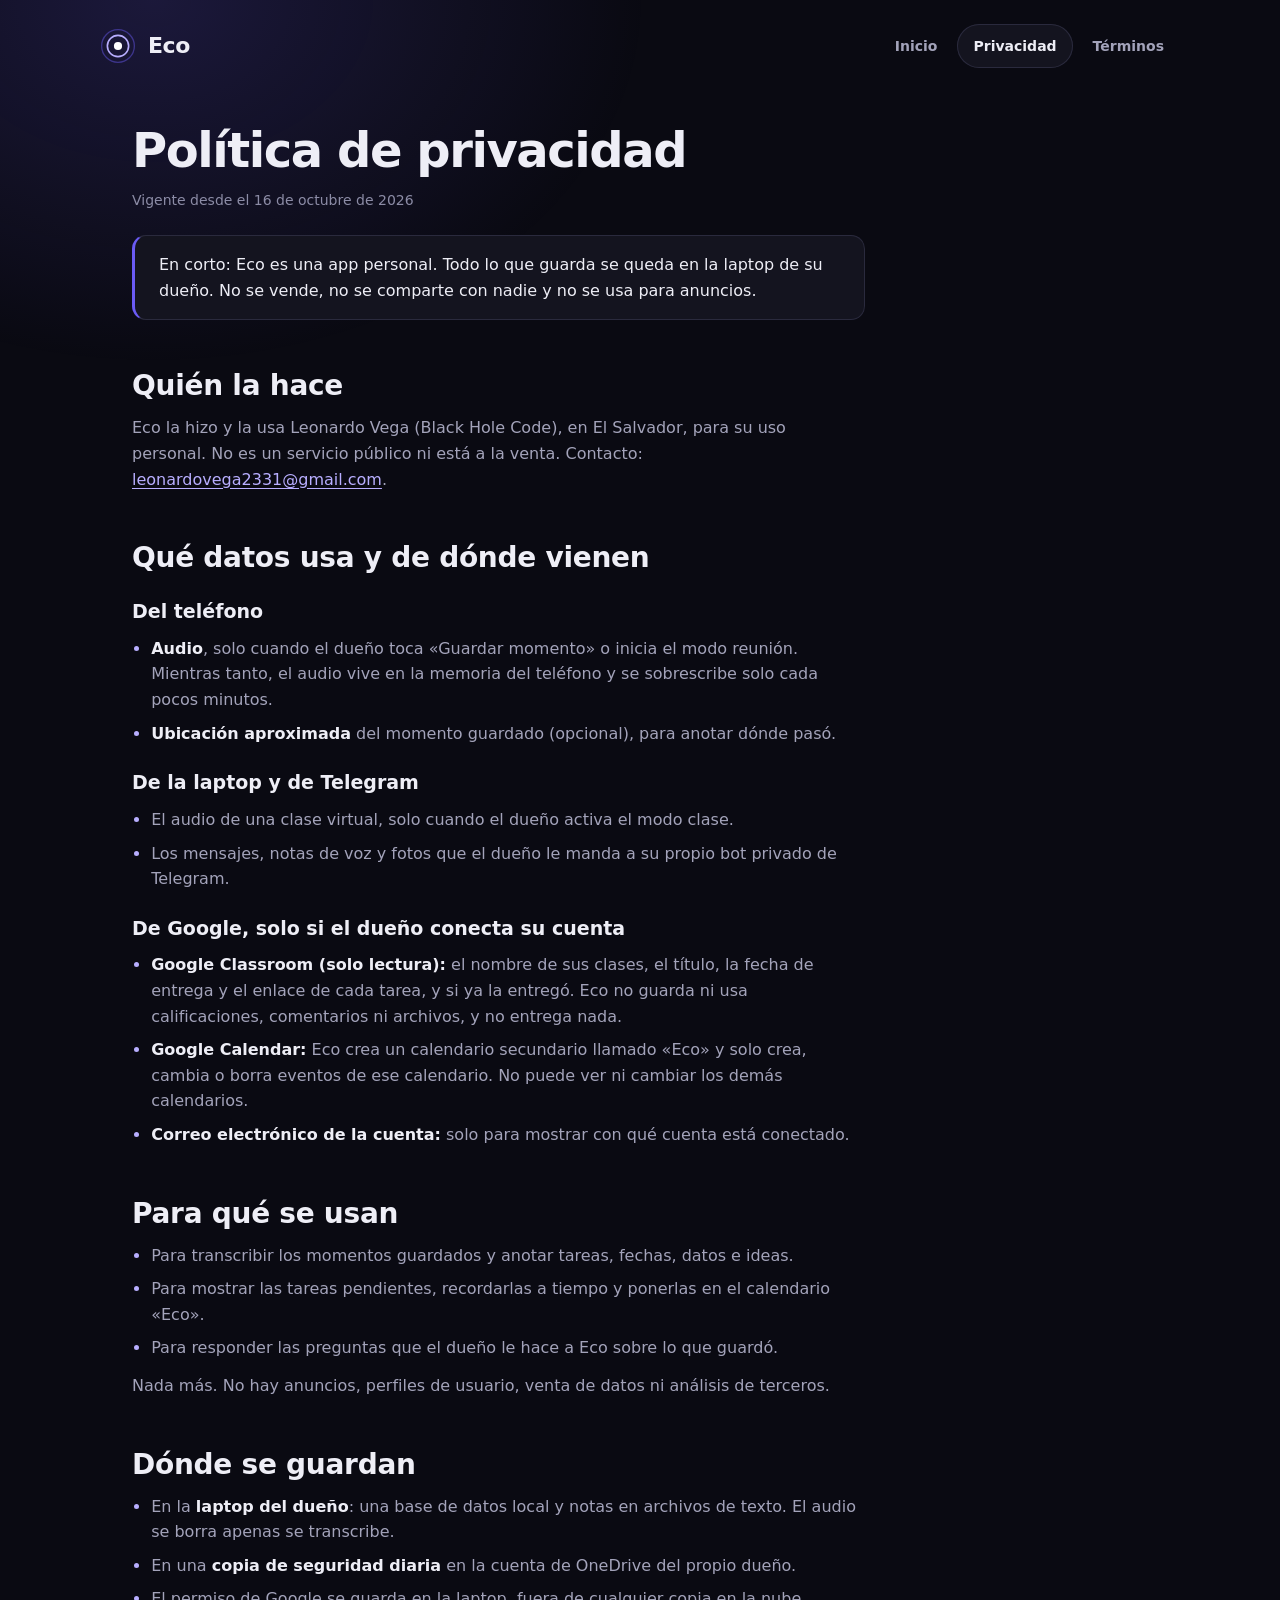
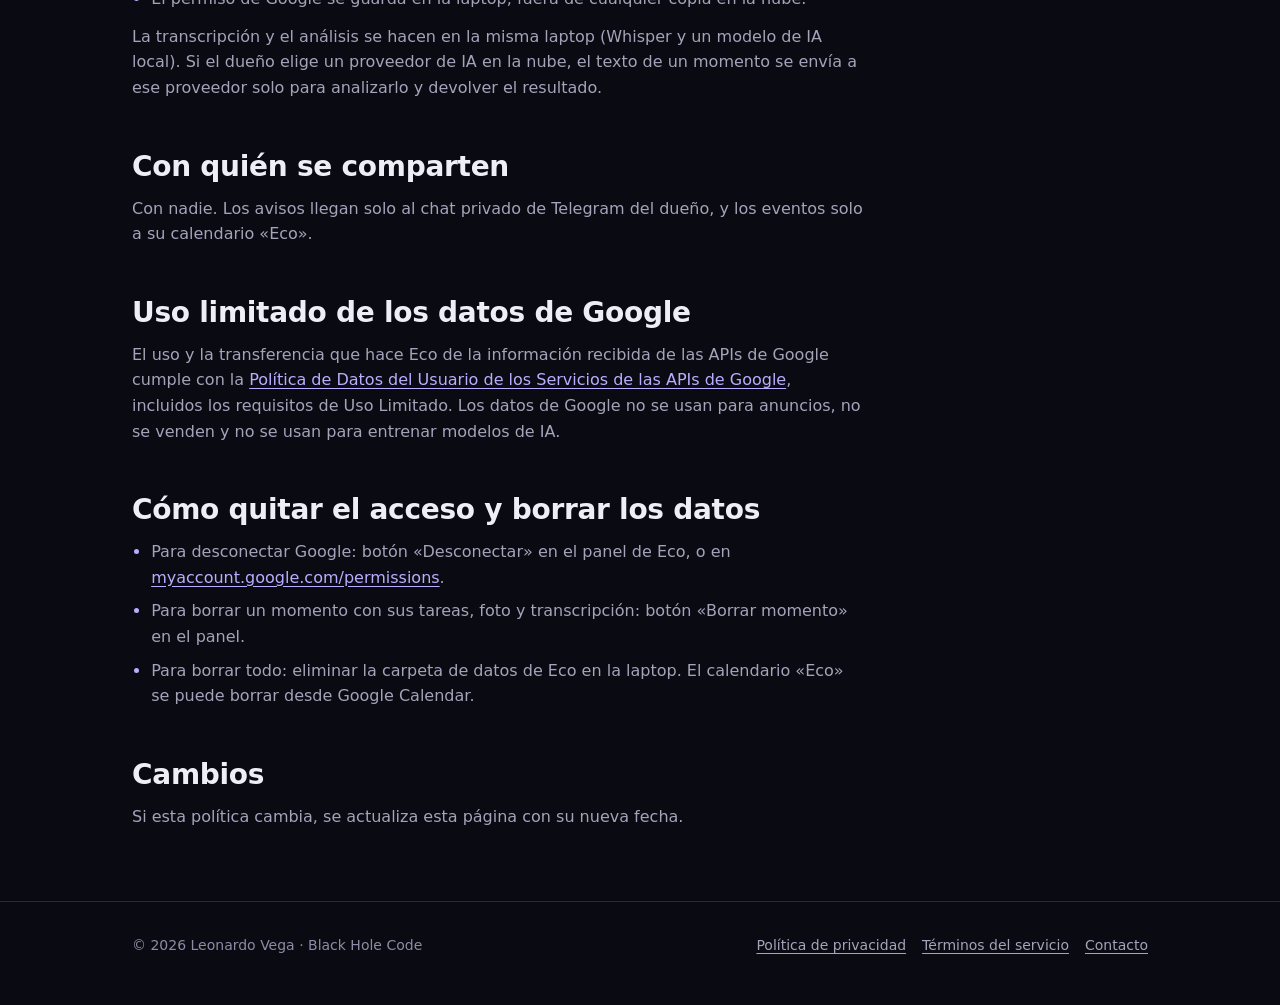
==== privacidad.html @ c1662723 "Página pública de Eco" ====
<!doctype html>
<html lang="es">
<head>
<meta charset="utf-8">
<meta name="viewport" content="width=device-width, initial-scale=1, viewport-fit=cover">
<meta name="color-scheme" content="dark">
<meta name="theme-color" content="#0A0A12">
<title>Política de privacidad · Eco</title>
<meta name="description" content="Qué datos usa Eco, de dónde vienen, dónde se guardan y cómo borrarlos.">
<link rel="icon" href="data:image/svg+xml,%3Csvg xmlns='http://www.w3.org/2000/svg' viewBox='0 0 32 32'%3E%3Crect width='32' height='32' rx='8' fill='%23100D24'/%3E%3Ccircle cx='16' cy='16' r='11' fill='none' stroke='%236B5BF5' stroke-opacity='.45' stroke-width='1.6'/%3E%3Ccircle cx='16' cy='16' r='7' fill='none' stroke='%23B8AEFF' stroke-width='1.8'/%3E%3Ccircle cx='16' cy='16' r='3' fill='%23fff'/%3E%3C/svg%3E">
<link rel="stylesheet" href="estilo.css">
</head>
<body>
<a class="saltar" href="#contenido">Ir al contenido</a>

<header class="envoltura cabecera">
  <a class="marca" href="./" aria-label="Eco, inicio">
    <svg viewBox="0 0 44 44" aria-hidden="true"><circle cx="22" cy="22" r="20" fill="none" stroke="#6B5BF5" stroke-opacity=".45" stroke-width="1.6"/><circle cx="22" cy="22" r="13" fill="none" stroke="#B8AEFF" stroke-width="2"/><circle cx="22" cy="22" r="5" fill="#fff"/></svg>
    Eco
  </a>
  <nav class="nav" aria-label="Principal">
    <a href="./">Inicio</a>
    <a href="privacidad.html" aria-current="page">Privacidad</a>
    <a href="terminos.html">Términos</a>
  </nav>
</header>

<main id="contenido" class="envoltura">
  <article class="documento">
    <h1>Política de privacidad</h1>
    <p class="fecha">Vigente desde el 16 de octubre de 2026</p>
    <p class="resumen">En corto: Eco es una app personal. Todo lo que guarda se queda en la laptop de su dueño. No se vende, no se comparte con nadie y no se usa para anuncios.</p>

    <h2 id="quien">Quién la hace</h2>
    <p>Eco la hizo y la usa Leonardo Vega (Black Hole Code), en El Salvador, para su uso personal. No es un servicio público ni está a la venta. Contacto: <a href="mailto:leonardovega2331@gmail.com">leonardovega2331@gmail.com</a>.</p>

    <h2 id="que-datos">Qué datos usa y de dónde vienen</h2>
    <h3>Del teléfono</h3>
    <ul>
      <li><strong>Audio</strong>, solo cuando el dueño toca «Guardar momento» o inicia el modo reunión. Mientras tanto, el audio vive en la memoria del teléfono y se sobrescribe solo cada pocos minutos.</li>
      <li><strong>Ubicación aproximada</strong> del momento guardado (opcional), para anotar dónde pasó.</li>
    </ul>
    <h3>De la laptop y de Telegram</h3>
    <ul>
      <li>El audio de una clase virtual, solo cuando el dueño activa el modo clase.</li>
      <li>Los mensajes, notas de voz y fotos que el dueño le manda a su propio bot privado de Telegram.</li>
    </ul>
    <h3>De Google, solo si el dueño conecta su cuenta</h3>
    <ul>
      <li><strong>Google Classroom (solo lectura):</strong> el nombre de sus clases, el título, la fecha de entrega y el enlace de cada tarea, y si ya la entregó. Eco no guarda ni usa calificaciones, comentarios ni archivos, y no entrega nada.</li>
      <li><strong>Google Calendar:</strong> Eco crea un calendario secundario llamado «Eco» y solo crea, cambia o borra eventos de ese calendario. No puede ver ni cambiar los demás calendarios.</li>
      <li><strong>Correo electrónico de la cuenta:</strong> solo para mostrar con qué cuenta está conectado.</li>
    </ul>

    <h2 id="para-que">Para qué se usan</h2>
    <ul>
      <li>Para transcribir los momentos guardados y anotar tareas, fechas, datos e ideas.</li>
      <li>Para mostrar las tareas pendientes, recordarlas a tiempo y ponerlas en el calendario «Eco».</li>
      <li>Para responder las preguntas que el dueño le hace a Eco sobre lo que guardó.</li>
    </ul>
    <p>Nada más. No hay anuncios, perfiles de usuario, venta de datos ni análisis de terceros.</p>

    <h2 id="donde">Dónde se guardan</h2>
    <ul>
      <li>En la <strong>laptop del dueño</strong>: una base de datos local y notas en archivos de texto. El audio se borra apenas se transcribe.</li>
      <li>En una <strong>copia de seguridad diaria</strong> en la cuenta de OneDrive del propio dueño.</li>
      <li>El permiso de Google se guarda en la laptop, fuera de cualquier copia en la nube.</li>
    </ul>
    <p>La transcripción y el análisis se hacen en la misma laptop (Whisper y un modelo de IA local). Si el dueño elige un proveedor de IA en la nube, el texto de un momento se envía a ese proveedor solo para analizarlo y devolver el resultado.</p>

    <h2 id="compartir">Con quién se comparten</h2>
    <p>Con nadie. Los avisos llegan solo al chat privado de Telegram del dueño, y los eventos solo a su calendario «Eco».</p>

    <h2 id="uso-limitado">Uso limitado de los datos de Google</h2>
    <p>El uso y la transferencia que hace Eco de la información recibida de las APIs de Google cumple con la <a href="https://developers.google.com/terms/api-services-user-data-policy">Política de Datos del Usuario de los Servicios de las APIs de Google</a>, incluidos los requisitos de Uso Limitado. Los datos de Google no se usan para anuncios, no se venden y no se usan para entrenar modelos de IA.</p>

    <h2 id="borrar">Cómo quitar el acceso y borrar los datos</h2>
    <ul>
      <li>Para desconectar Google: botón «Desconectar» en el panel de Eco, o en <a href="https://myaccount.google.com/permissions">myaccount.google.com/permissions</a>.</li>
      <li>Para borrar un momento con sus tareas, foto y transcripción: botón «Borrar momento» en el panel.</li>
      <li>Para borrar todo: eliminar la carpeta de datos de Eco en la laptop. El calendario «Eco» se puede borrar desde Google Calendar.</li>
    </ul>

    <h2 id="cambios">Cambios</h2>
    <p>Si esta política cambia, se actualiza esta página con su nueva fecha.</p>
  </article>
</main>

<footer class="pie">
  <div class="envoltura">
    <span>© 2026 Leonardo Vega · Black Hole Code</span>
    <nav aria-label="Legal">
      <a href="privacidad.html" aria-current="page">Política de privacidad</a>
      <a href="terminos.html">Términos del servicio</a>
      <a href="mailto:leonardovega2331@gmail.com">Contacto</a>
    </nav>
  </div>
</footer>
</body>
</html>
---- estilo.css ----
/* Eco · página pública. Misma paleta que la app y el panel. */
:root {
  --void: #0A0A12;
  --surface: #14141F;
  --surface-2: #1C1C2A;
  --line: #2A2A3D;
  --text: #EEEEF6;
  --muted: #A3A3BA;
  --faint: #8C8CA6;
  --violet: #6B5BF5;
  --violet-deep: #4A3BD6;
  --violet-soft: #B8AEFF;
  --live: #3DDC97;

  --display: "Segoe UI Variable Display", "Segoe UI Variable", "Segoe UI", system-ui, -apple-system, Roboto, sans-serif;
  --body: "Segoe UI Variable Text", "Segoe UI Variable", "Segoe UI", system-ui, -apple-system, Roboto, sans-serif;

  --s1: 4px; --s2: 8px; --s3: 12px; --s4: 16px; --s5: 24px; --s6: 32px; --s7: 48px; --s8: 72px;
  --r-md: 14px; --r-lg: 20px;
  --t-sm: 0.875rem;
  --t-md: 1rem;
  --t-lg: clamp(1.0625rem, 1rem + 0.3vw, 1.1875rem);
  --t-xl: clamp(1.375rem, 1.2rem + 0.8vw, 1.75rem);
  --t-hero: clamp(3rem, 2.2rem + 4vw, 5.5rem);
  --ancho: 1080px;
}

* { box-sizing: border-box; }
html { -webkit-text-size-adjust: 100%; scroll-behavior: smooth; }
@media (prefers-reduced-motion: reduce) { html { scroll-behavior: auto; } }
body {
  margin: 0; min-height: 100vh;
  background: var(--void); color: var(--text);
  font: 400 var(--t-md)/1.6 var(--body);
}
body::before {
  content: ""; position: fixed; inset: 0 0 auto 0; height: 520px; pointer-events: none; z-index: 0;
  background: radial-gradient(55% 100% at 12% 0%, rgba(107, 91, 245, 0.18), transparent 70%);
}
a { color: var(--violet-soft); text-underline-offset: 3px; }
a:hover { color: #fff; }
:focus-visible { outline: 2px solid var(--violet-soft); outline-offset: 3px; border-radius: 6px; }
.saltar { position: absolute; left: var(--s4); top: -60px; z-index: 10; padding: var(--s2) var(--s4); border-radius: 8px; background: var(--violet); color: #fff; }
.saltar:focus { top: var(--s4); }

.envoltura { position: relative; z-index: 1; max-width: var(--ancho); margin: 0 auto; padding: 0 var(--s4); }
@media (min-width: 720px) { .envoltura { padding: 0 var(--s6); } }

/* ── Encabezado ── */
.cabecera { display: flex; align-items: center; justify-content: space-between; gap: var(--s4); padding: var(--s5) 0; flex-wrap: wrap; }
.marca { display: inline-flex; align-items: center; gap: var(--s3); color: var(--text); text-decoration: none; font: 600 1.375rem/1 var(--display); letter-spacing: -0.02em; }
.marca svg { width: 36px; height: 36px; flex: none; }
.nav { display: flex; gap: var(--s1); flex-wrap: wrap; }
.nav a {
  display: inline-flex; align-items: center; min-height: 44px; padding: 0 var(--s4); border-radius: 999px;
  color: var(--muted); text-decoration: none; font-size: var(--t-sm); font-weight: 600;
  transition: color .15s, background-color .15s;
}
.nav a:hover { color: var(--text); background: var(--surface-2); }
.nav a[aria-current="page"] { color: var(--text); background: var(--surface); box-shadow: inset 0 0 0 1px var(--line); }

/* ── Portada ── */
.portada { padding: var(--s7) 0 var(--s8); }
.etiqueta {
  display: inline-flex; align-items: center; gap: var(--s2); padding: 6px 12px; border-radius: 999px;
  background: var(--surface); border: 1px solid var(--line); color: var(--muted); font-size: var(--t-sm);
}
.etiqueta::before { content: ""; width: 8px; height: 8px; border-radius: 50%; background: var(--live); box-shadow: 0 0 0 4px rgba(61, 220, 151, 0.14); }
.portada h1 { margin: var(--s5) 0 0; font: 600 var(--t-hero)/0.95 var(--display); letter-spacing: -0.045em; }
.portada h1 span { display: block; color: var(--muted); font-weight: 400; font-size: 0.42em; letter-spacing: -0.02em; margin-top: var(--s3); }
.portada p { max-width: 58ch; margin: var(--s5) 0 0; color: var(--muted); font-size: var(--t-lg); }
.acciones { display: flex; flex-wrap: wrap; gap: var(--s3); margin-top: var(--s6); }
.boton {
  display: inline-flex; align-items: center; justify-content: center; min-height: 48px; padding: 0 var(--s5);
  border-radius: var(--r-md); font-weight: 600; text-decoration: none; transition: background-color .15s, border-color .15s;
}
.boton.principal { background: var(--violet); color: #fff; }
.boton.principal:hover { background: var(--violet-deep); color: #fff; }
.boton.secundario { color: var(--text); border: 1px solid var(--line); background: var(--surface); }
.boton.secundario:hover { border-color: var(--violet); }

/* ── Secciones ── */
.seccion { padding: var(--s7) 0; border-top: 1px solid var(--line); }
.seccion h2 { margin: 0; font: 600 var(--t-xl)/1.2 var(--display); letter-spacing: -0.015em; }
.seccion > p { max-width: 64ch; margin: var(--s3) 0 0; color: var(--muted); }
.tarjetas { display: grid; gap: var(--s4); margin-top: var(--s6); grid-template-columns: 1fr; }
@media (min-width: 640px) { .tarjetas { grid-template-columns: repeat(2, 1fr); } }
@media (min-width: 980px) { .tarjetas { grid-template-columns: repeat(4, 1fr); } }
.tarjeta { padding: var(--s5); border-radius: var(--r-lg); background: var(--surface); border: 1px solid var(--line); }
.tarjeta svg { width: 28px; height: 28px; color: var(--violet-soft); }
.tarjeta h3 { margin: var(--s4) 0 0; font: 600 var(--t-lg)/1.3 var(--display); }
.tarjeta p { margin: var(--s2) 0 0; color: var(--muted); font-size: var(--t-sm); }

.permisos { margin: var(--s6) 0 0; padding: 0; list-style: none; display: grid; gap: var(--s3); }
.permisos li { display: grid; gap: 2px; padding: var(--s4) var(--s5); border-radius: var(--r-md); background: var(--surface); border: 1px solid var(--line); }
.permisos strong { font-weight: 600; }
.permisos span { color: var(--muted); font-size: var(--t-sm); }
.permisos code { font-size: 0.8125rem; color: var(--faint); overflow-wrap: anywhere; }

/* ── Documentos (privacidad y términos) ── */
.documento { max-width: 72ch; padding: var(--s6) 0 var(--s8); }
.documento h1 { margin: 0; font: 600 clamp(2rem, 1.6rem + 2vw, 3rem)/1.1 var(--display); letter-spacing: -0.03em; }
.documento .fecha { margin: var(--s3) 0 0; color: var(--faint); font-size: var(--t-sm); }
.documento .resumen { margin: var(--s5) 0 0; padding: var(--s4) var(--s5); border-radius: var(--r-md); background: var(--surface); border: 1px solid var(--line); border-left: 3px solid var(--violet); color: var(--text); }
.documento h2 { margin: var(--s7) 0 0; font: 600 var(--t-xl)/1.25 var(--display); letter-spacing: -0.01em; scroll-margin-top: var(--s5); }
.documento h3 { margin: var(--s5) 0 0; font: 600 var(--t-lg)/1.3 var(--display); }
.documento p, .documento li { color: var(--muted); }
.documento p { margin: var(--s3) 0 0; }
.documento ul { margin: var(--s3) 0 0; padding-left: 1.2em; }
.documento li + li { margin-top: var(--s2); }
.documento li::marker { color: var(--violet-soft); }
.documento strong { color: var(--text); font-weight: 600; }

/* ── Pie ── */
.pie { padding: var(--s6) 0 var(--s7); border-top: 1px solid var(--line); color: var(--faint); font-size: var(--t-sm); }
.pie .envoltura { display: flex; flex-wrap: wrap; gap: var(--s3) var(--s5); justify-content: space-between; }
.pie nav { display: flex; flex-wrap: wrap; gap: var(--s4); }
.pie a { color: var(--muted); }
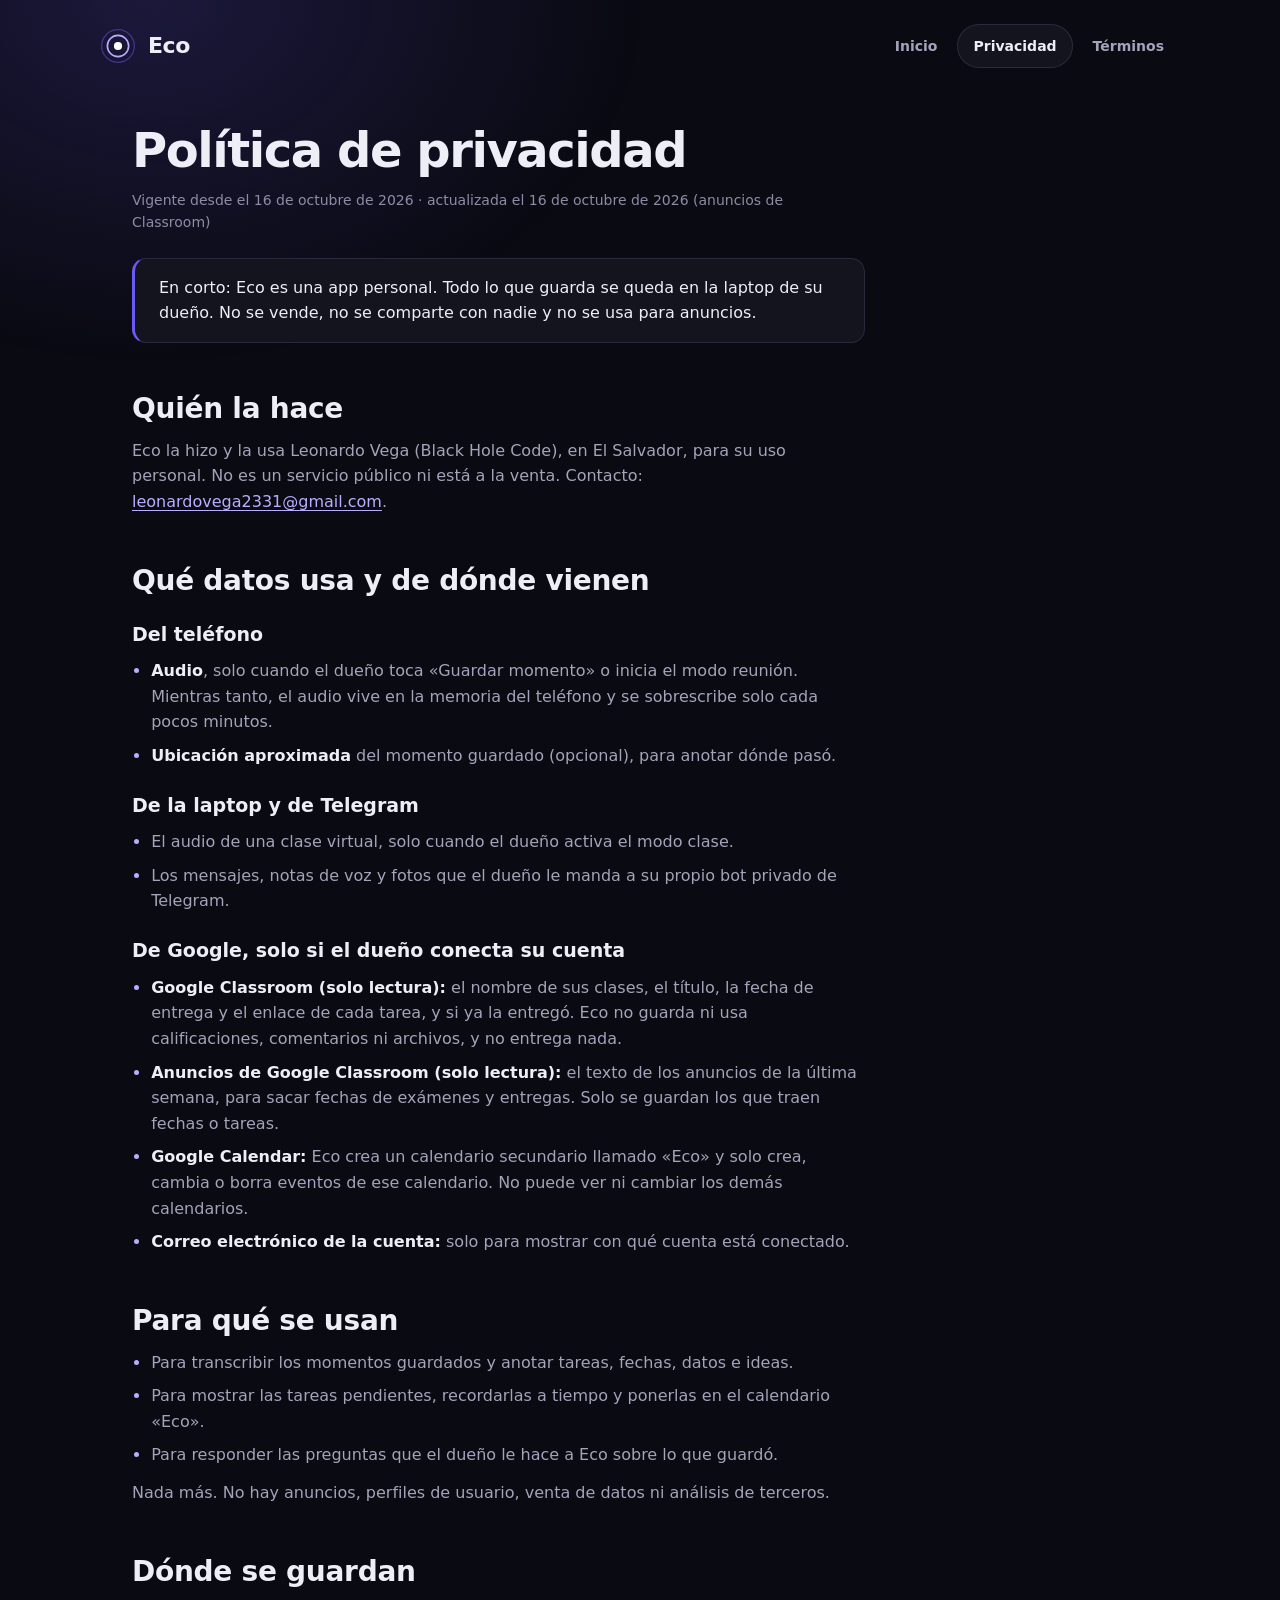
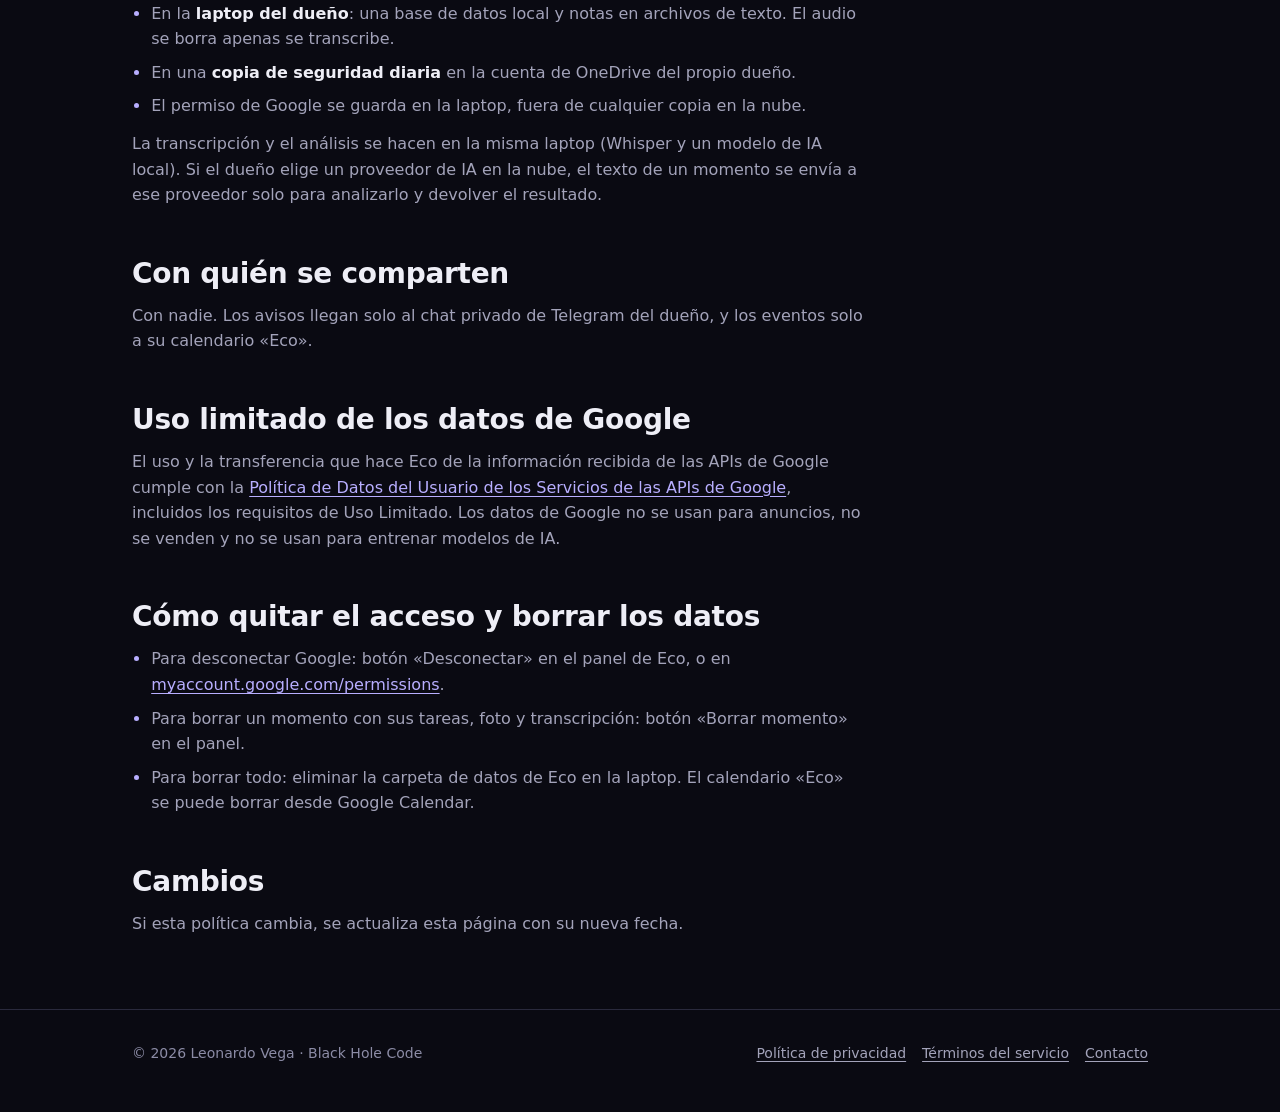
==== commit 43e9c7c5: "Privacidad: anuncios de Classroom" ====
--- a/privacidad.html
+++ b/privacidad.html
@@ -28,7 +28,7 @@
 <main id="contenido" class="envoltura">
   <article class="documento">
     <h1>Política de privacidad</h1>
-    <p class="fecha">Vigente desde el 16 de octubre de 2026</p>
+    <p class="fecha">Vigente desde el 16 de octubre de 2026 · actualizada el 16 de octubre de 2026 (anuncios de Classroom)</p>
     <p class="resumen">En corto: Eco es una app personal. Todo lo que guarda se queda en la laptop de su dueño. No se vende, no se comparte con nadie y no se usa para anuncios.</p>
 
     <h2 id="quien">Quién la hace</h2>
@@ -48,6 +48,7 @@
     <h3>De Google, solo si el dueño conecta su cuenta</h3>
     <ul>
       <li><strong>Google Classroom (solo lectura):</strong> el nombre de sus clases, el título, la fecha de entrega y el enlace de cada tarea, y si ya la entregó. Eco no guarda ni usa calificaciones, comentarios ni archivos, y no entrega nada.</li>
+      <li><strong>Anuncios de Google Classroom (solo lectura):</strong> el texto de los anuncios de la última semana, para sacar fechas de exámenes y entregas. Solo se guardan los que traen fechas o tareas.</li>
       <li><strong>Google Calendar:</strong> Eco crea un calendario secundario llamado «Eco» y solo crea, cambia o borra eventos de ese calendario. No puede ver ni cambiar los demás calendarios.</li>
       <li><strong>Correo electrónico de la cuenta:</strong> solo para mostrar con qué cuenta está conectado.</li>
     </ul>
